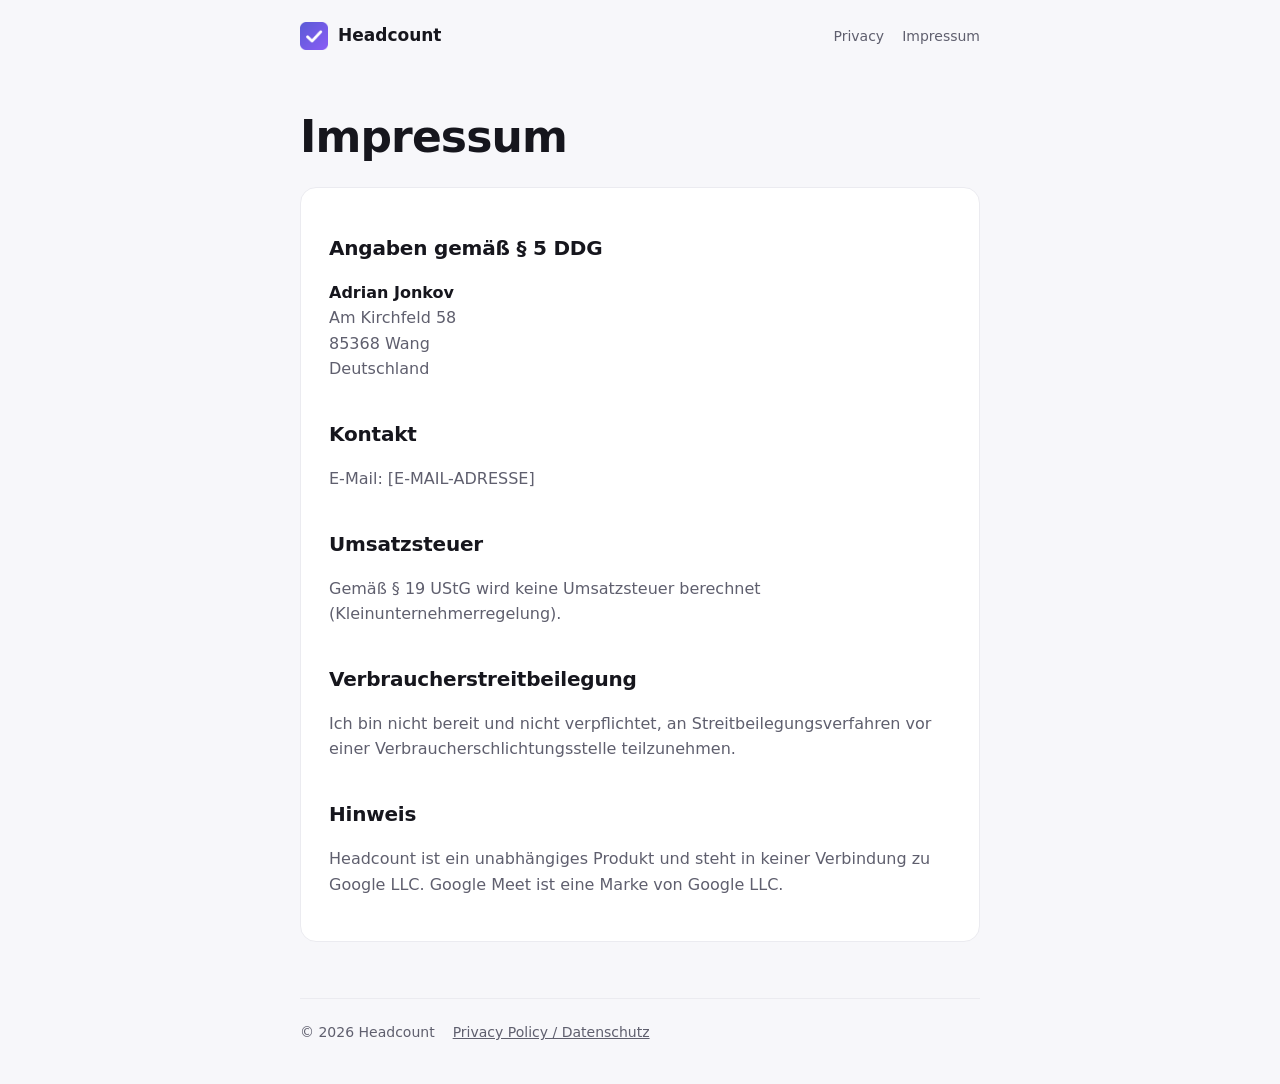
==== impressum.html @ d0e4a9ca "Headcount website: landing page, privacy policy, Impressum Co-Authored-By: Claude Opus 5.5 <noreply@" ====
<!doctype html>
<html lang="de">
<head>
  <meta charset="utf-8">
  <meta name="viewport" content="width=device-width, initial-scale=1">
  <title>Impressum – Headcount</title>
  <meta name="robots" content="noindex">
  <link rel="icon" href="icon.png">
  <link rel="stylesheet" href="style.css">
</head>
<body>
  <div class="wrap">
    <nav>
      <a class="brand" href="./"><img src="icon.png" alt="">Headcount</a>
      <div class="links"><a href="privacy.html">Privacy</a><a href="impressum.html">Impressum</a></div>
    </nav>

    <h1>Impressum</h1>

    <div class="doc">
      <h2>Angaben gemäß § 5 DDG</h2>
      <p>
        <strong>Adrian Jonkov</strong><br>
        Am Kirchfeld 58<br>
        85368 Wang<br>
        Deutschland
      </p>

      <h2>Kontakt</h2>
      <p>E-Mail: [E-MAIL-ADRESSE]</p>

      <h2>Umsatzsteuer</h2>
      <p>Gemäß § 19 UStG wird keine Umsatzsteuer berechnet (Kleinunternehmerregelung).</p>

      <h2>Verbraucherstreitbeilegung</h2>
      <p>Ich bin nicht bereit und nicht verpflichtet, an Streitbeilegungsverfahren vor einer Verbraucherschlichtungsstelle teilzunehmen.</p>

      <h2>Hinweis</h2>
      <p>Headcount ist ein unabhängiges Produkt und steht in keiner Verbindung zu Google LLC. Google Meet ist eine Marke von Google LLC.</p>
    </div>

    <footer>
      <span>© 2026 Headcount</span>
      <a href="privacy.html">Privacy Policy / Datenschutz</a>
    </footer>
  </div>
</body>
</html>
---- style.css ----
:root {
  --bg: #f7f7fa;
  --surface: #ffffff;
  --fg: #16161d;
  --muted: #5f5f6e;
  --line: #ebebf0;
  --brand: #5b5bd6;
  --brand-2: #8b5cf6;
}
@media (prefers-color-scheme: dark) {
  :root { --bg: #111114; --surface: #1b1b20; --fg: #ededf2; --muted: #a0a0ad; --line: #2a2a31; --brand: #8b8bf5; --brand-2: #a78bfa; }
}
* { box-sizing: border-box; }
body { margin: 0; background: var(--bg); color: var(--fg); font: 16px/1.6 system-ui, -apple-system, "Segoe UI", Roboto, sans-serif; -webkit-font-smoothing: antialiased; }
.wrap { max-width: 720px; margin: 0 auto; padding: 0 20px; }
nav { display: flex; align-items: center; gap: 10px; padding: 22px 0; }
nav a.brand { display: flex; align-items: center; gap: 10px; font-weight: 650; color: inherit; text-decoration: none; font-size: 17px; }
nav img { width: 28px; height: 28px; }
nav .links { margin-left: auto; display: flex; gap: 18px; font-size: 14px; }
a { color: var(--brand); }
nav .links a { color: var(--muted); text-decoration: none; }
nav .links a:hover { color: var(--fg); }
h1 { font-size: clamp(30px, 6vw, 44px); line-height: 1.15; letter-spacing: -.02em; margin: 40px 0 16px; }
h2 { font-size: 20px; margin: 36px 0 8px; letter-spacing: -.01em; }
h3 { font-size: 16px; margin: 22px 0 4px; }
.lead { font-size: 19px; color: var(--muted); margin: 0 0 28px; }
.cta { display: inline-block; padding: 12px 22px; border-radius: 12px; color: #fff; font-weight: 600; text-decoration: none; background: linear-gradient(135deg, var(--brand), var(--brand-2)); }
.features { display: grid; grid-template-columns: repeat(auto-fit, minmax(200px, 1fr)); gap: 12px; margin: 48px 0; }
.feature { background: var(--surface); border: 1px solid var(--line); border-radius: 14px; padding: 16px 18px; }
.feature strong { display: block; margin-bottom: 4px; }
.feature span { color: var(--muted); font-size: 14px; }
.doc { background: var(--surface); border: 1px solid var(--line); border-radius: 16px; padding: 8px 28px 28px; margin: 24px 0; }
.doc p, .doc li { color: var(--muted); }
.doc strong { color: var(--fg); }
.muted { color: var(--muted); }
footer { border-top: 1px solid var(--line); margin-top: 56px; padding: 22px 0 40px; font-size: 14px; color: var(--muted); display: flex; gap: 18px; flex-wrap: wrap; }
footer a { color: var(--muted); }
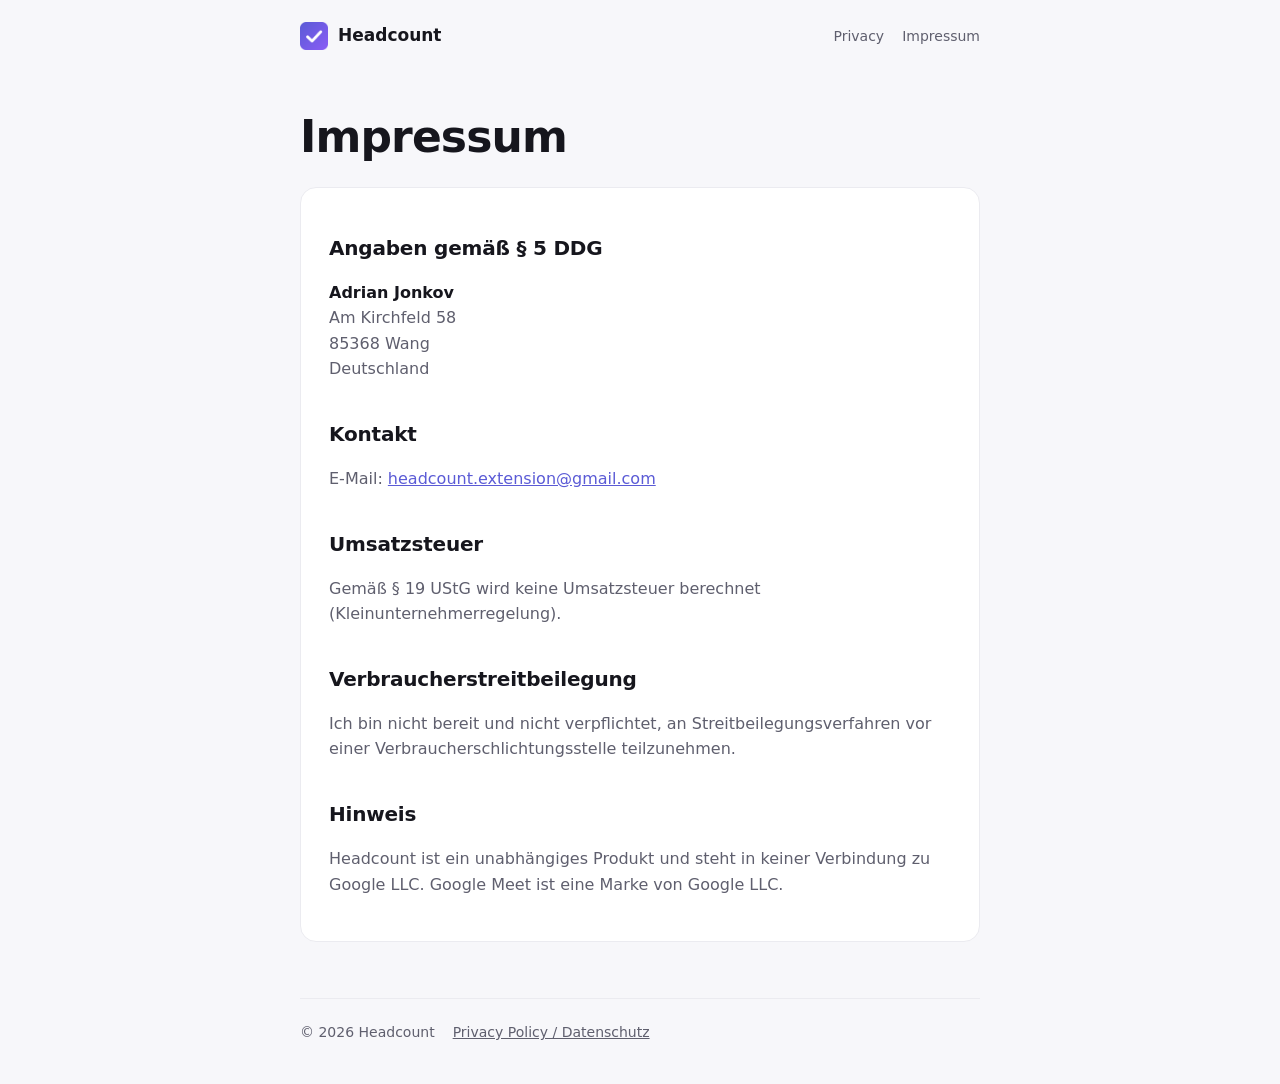
==== commit 183a48a3: "Add contact email to Impressum Co-Authored-By: Claude Opus 5.5 <noreply@anthropic.com>" ====
--- a/impressum.html
+++ b/impressum.html
@@ -27,7 +27,7 @@
       </p>
 
       <h2>Kontakt</h2>
-      <p>E-Mail: [E-MAIL-ADRESSE]</p>
+      <p>E-Mail: <a href="mailto:headcount.extension@gmail.com">headcount.extension@gmail.com</a></p>
 
       <h2>Umsatzsteuer</h2>
       <p>Gemäß § 19 UStG wird keine Umsatzsteuer berechnet (Kleinunternehmerregelung).</p>
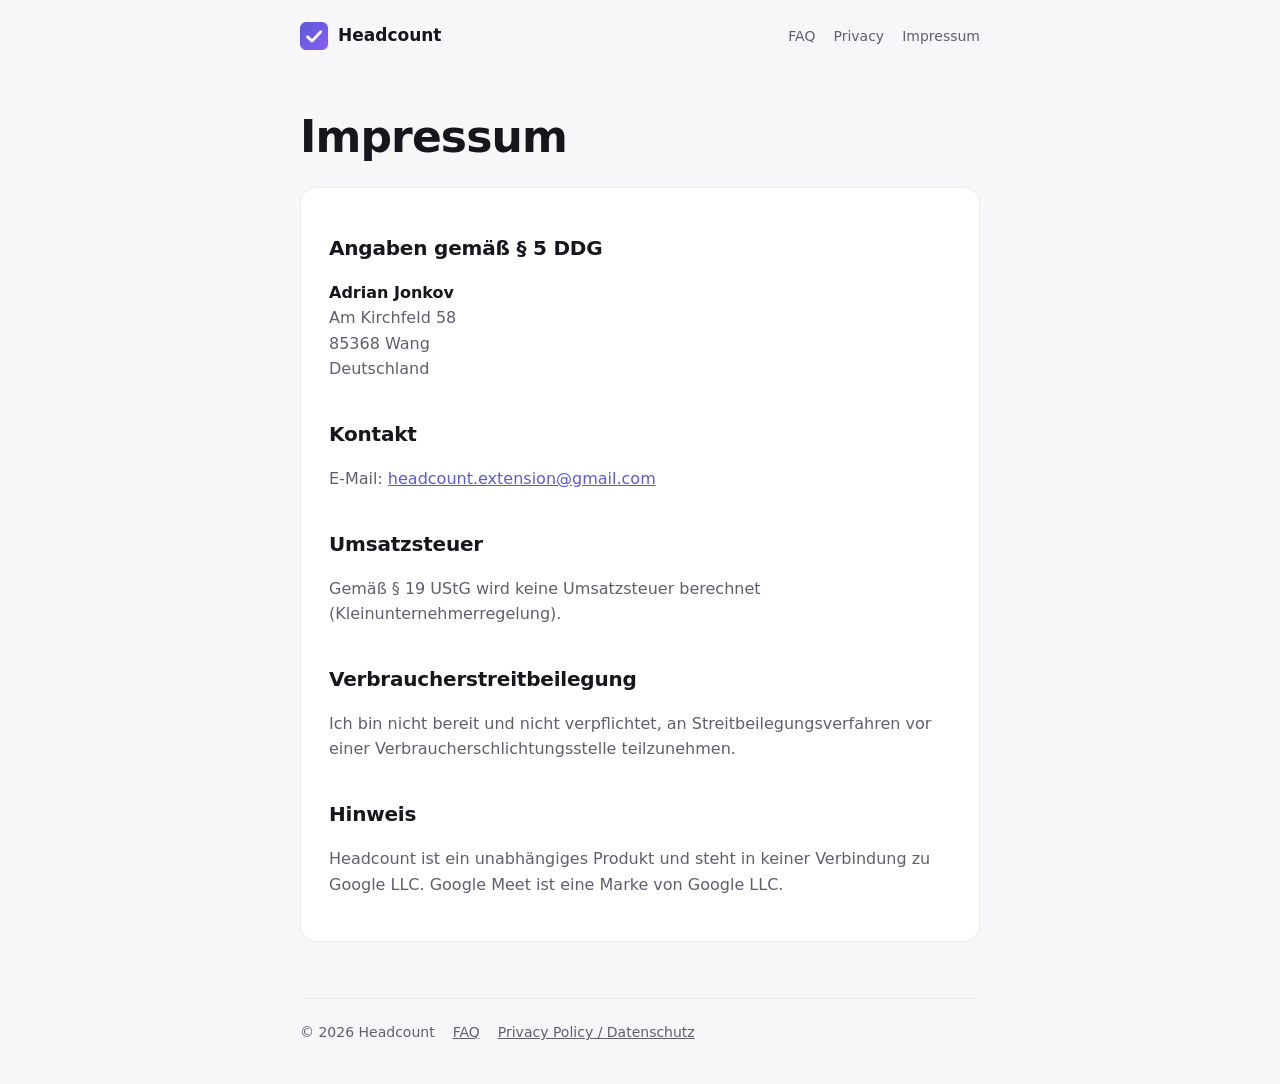
==== commit 51c82b92: "Add FAQ / how-to page for taking attendance in Google Meet Co-Authored-By: Claude Opus 5.5 <noreply@" ====
--- a/impressum.html
+++ b/impressum.html
@@ -12,7 +12,7 @@
   <div class="wrap">
     <nav>
       <a class="brand" href="./"><img src="icon.png" alt="">Headcount</a>
-      <div class="links"><a href="privacy.html">Privacy</a><a href="impressum.html">Impressum</a></div>
+      <div class="links"><a href="faq.html">FAQ</a><a href="privacy.html">Privacy</a><a href="impressum.html">Impressum</a></div>
     </nav>
 
     <h1>Impressum</h1>
@@ -41,6 +41,7 @@
 
     <footer>
       <span>© 2026 Headcount</span>
+      <a href="faq.html">FAQ</a>
       <a href="privacy.html">Privacy Policy / Datenschutz</a>
     </footer>
   </div>
